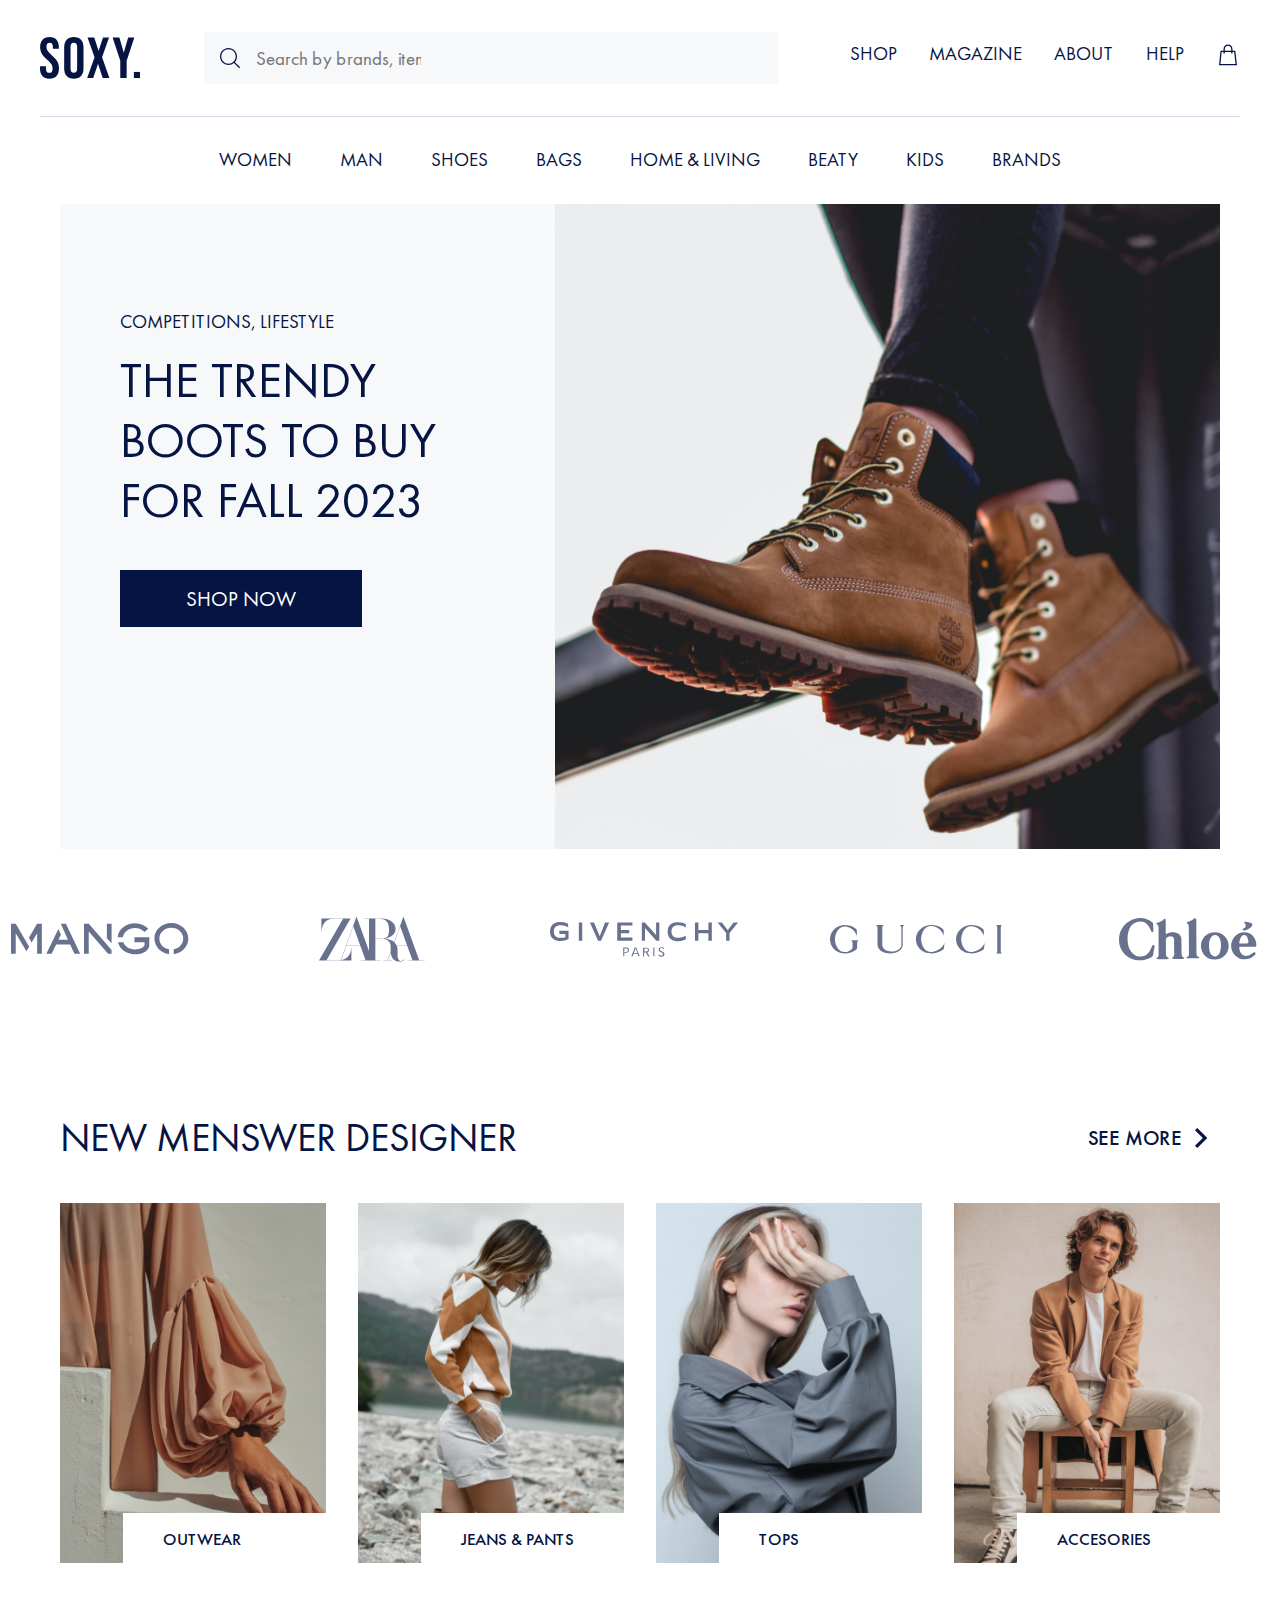
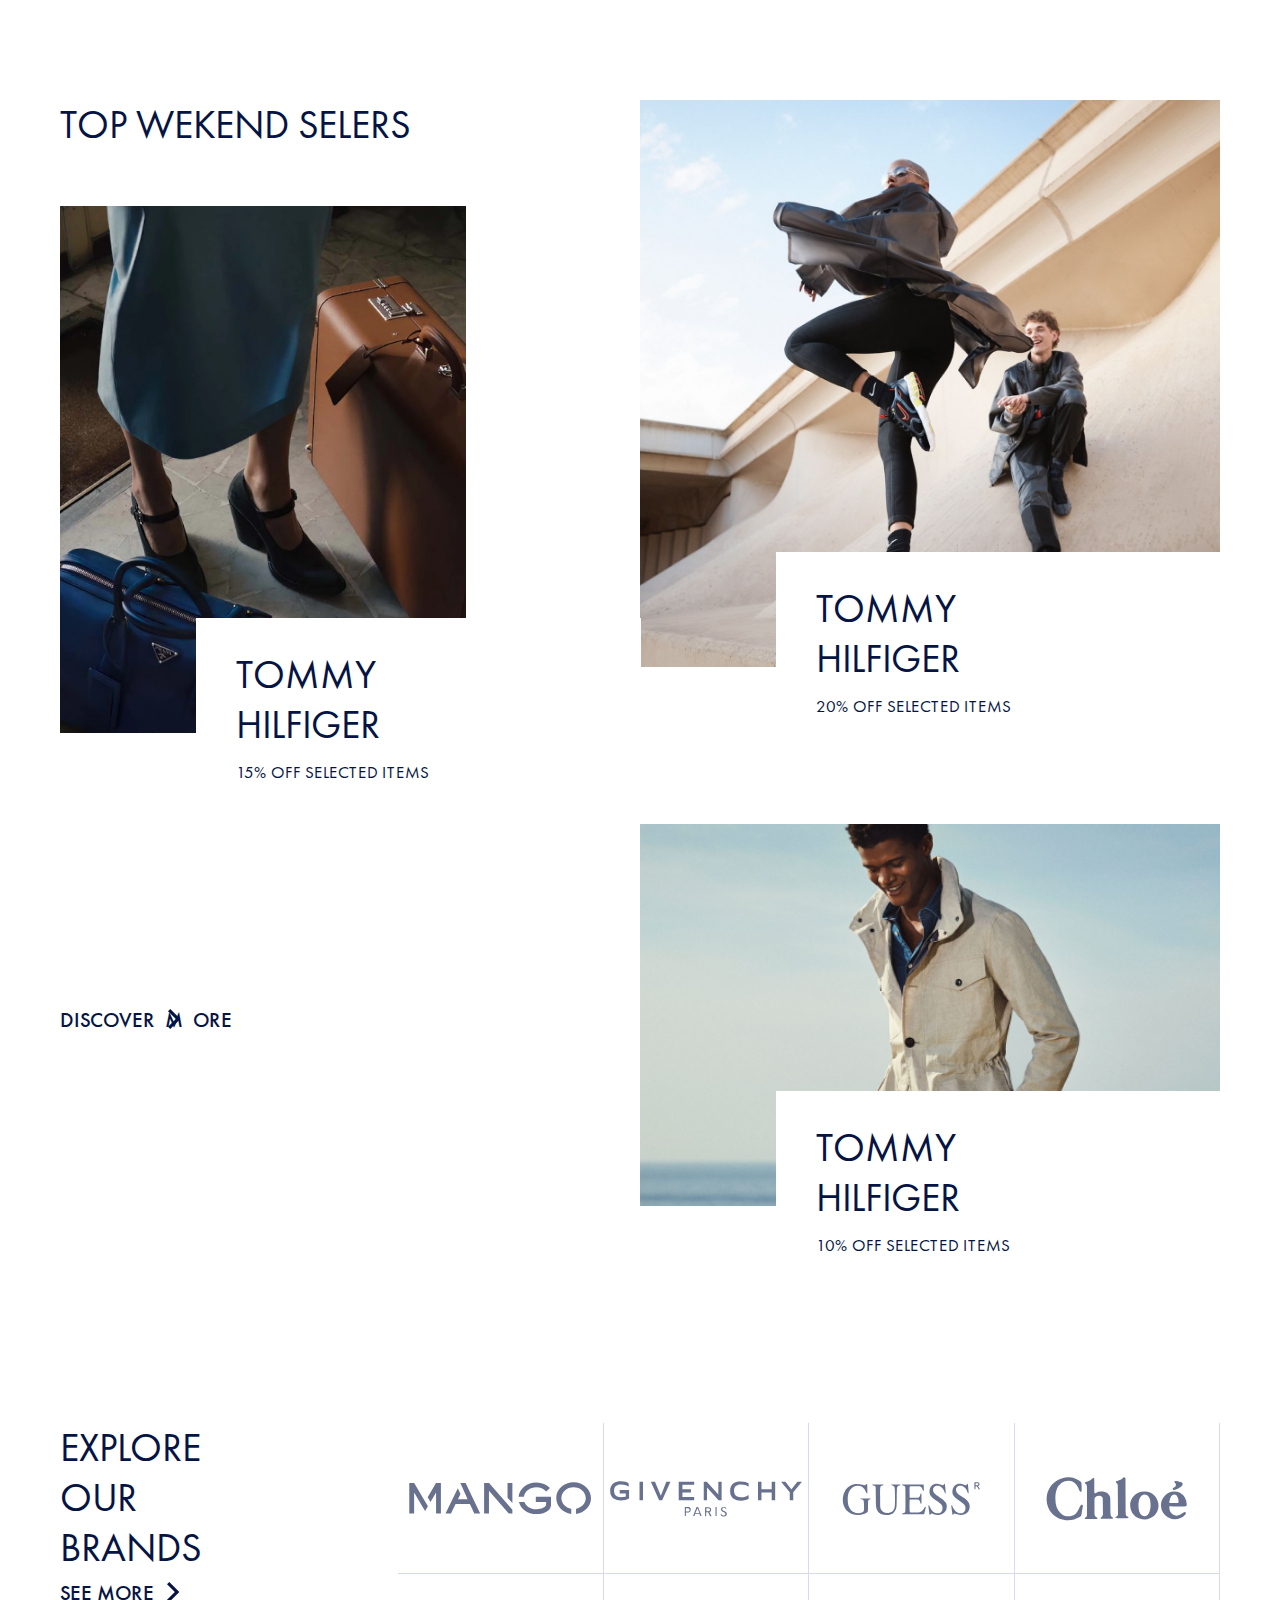
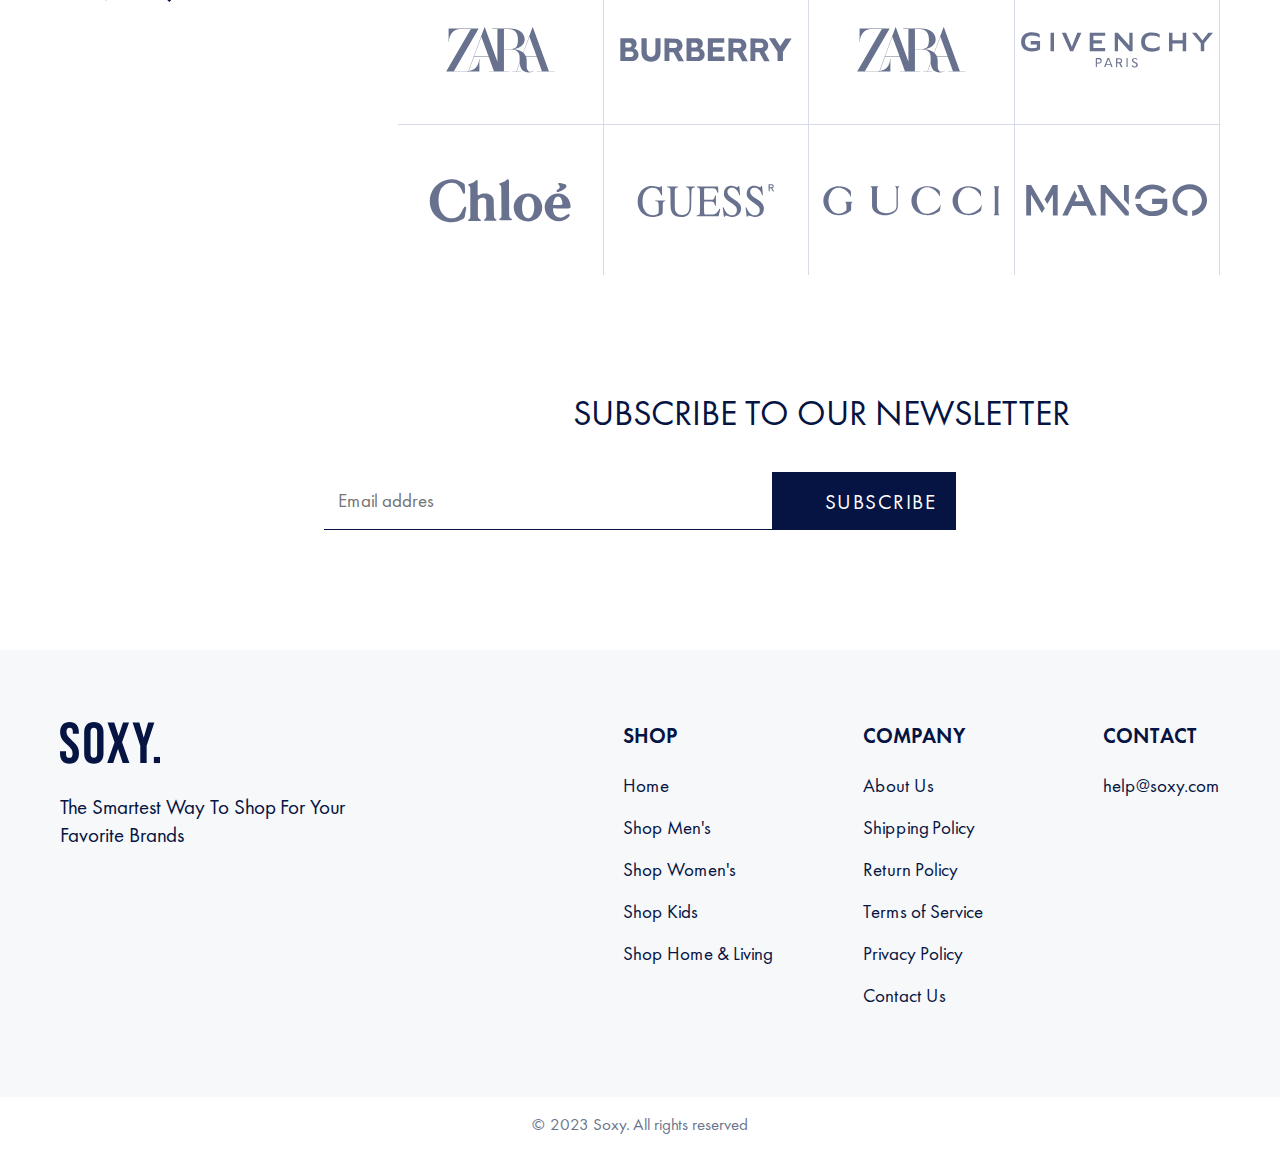
==== index.html @ 1fc7e86d "init" ====
<!DOCTYPE html>
<html lang="en">
<head>
	<meta charset="UTF-8">
	<meta name="viewport" content="width=device-width, initial-scale=1.0">
	<title>Document</title>
	<link rel="stylesheet" type="text/css" href="./styles/style.css">
	<link rel="stylesheet" type="text/css" href="./styles/menu.css">
	<link rel="stylesheet" type="text/css" href="./styles/fonts.css">
</head>
<body>
	<nav id="menu">
		<div class="desktop-menu">
			<div class="first-part">
				<img src="./assets/logo.svg" alt="logo image" class="menu-logo">
				<div class="menu-search-wrapper">
					<img src="./assets/search.svg" alt="logo image" class="menu-search-img">
					<input type="text" class="menu-search-input" placeholder="Search by brands, items ..." />
				</div>
				<div class="menu-navigation">
					<ul>
						<li class="menu-item">SHOP</li>
						<li class="menu-item">MAGAZINE</li>
						<li class="menu-item">ABOUT</li>
						<li class="menu-item">HELP</li>
						<li class="menu-item">
							<img src="./assets/bag.svg" alt="bag image">
						</li>
					</ul>
				</div>
			</div>
			<div class="second-part">
				<div class="categories-wrapper">
					<div class="categories menu-navigation">
						<ul>
							<li class="menu-item">WOMEN</li>
							<li class="menu-item">MAN</li>
							<li class="menu-item">SHOES</li>
							<li class="menu-item">BAGS</li>
							<li class="menu-item">HOME & LIVING</li>
							<li class="menu-item">BEATY</li>
							<li class="menu-item">KIDS</li>
							<li class="menu-item">BRANDS</li>
						</ul>
					</div>
				</div>
			</div>
		</div>
		<div class="mobile-menu">
			<div class="mobile-menu-wrapper">
				<div class="menu-burger closed"></div>
				<div class="logo-wrapper">
					<img src="./assets/logo.svg" alt="logo image" class="menu-logo">
				</div>
				<img src="./assets/bag.svg" alt="bag image">
			</div>
			<div class="mobile-menu-search">
				<div class="menu-search-wrapper">
					<img src="./assets/search.svg" alt="logo image" class="menu-search-img">
					<input type="text" class="menu-search-input" placeholder="Search by brands, items ..." />
				</div>	
			</div>
		</div>
	</nav>

	<section class="first-seciton">
		<div class="first-section-wrapper">
			<div class="right-side">
				<img src="./assets/img/first-section-right.png" alt="first section image">
			</div>
			<div class="left-side">
				<p class="competitions">COMPETITIONS, LIFESTYLE</p>
				<p class="trendy-boots">THE TRENDY BOOTS TO BUY FOR FALL 2023</p>
				<button class="shop-now">SHOP NOW</button>
			</div>
		</div>
	</section>

	<div class="slider">
		<img src="./assets/mango.svg" alt="slider image">
		<img src="./assets/zara.svg" alt="slider image">
		<img src="./assets/givenchy.svg" alt="slider image">
		<img src="./assets/gucci.svg" alt="slider image">
		<img src="./assets/chloe.svg" alt="slider image">
		<img src="./assets/guess.svg" alt="slider image">
		<img src="./assets/burberry.svg" alt="slider image">
	</div>

	<section class="second-section">
		<div class="section-title">
			<p class="title large-text">New Menswer Designer<p>
			<div class="see-more desktop">
				<p>See more</p>
				<button></button>
			</div>
		</div>
		<div class="section-content">
			<div class="item">
				<img src="./assets/img/outwear.png" alt="outwear">
				<div class="text-wrapper">
					<span>outwear</span>
				</div>
			</div>
			<div class="item">
				<img src="./assets/img/jeans-pants.png" alt="jeans & pants">
				<div class="text-wrapper">
					<span>jeans & pants</span>
				</div>
			</div>
			<div class="item">
				<img src="./assets/img/tops.png" alt="tops">
				<div class="text-wrapper">
					<span>tops</span>
				</div>
			</div>
			<div class="item">
				<img src="./assets/img/accesories.png" alt="accesories">
				<div class="text-wrapper">
					<span>accesories</span>
				</div>
			</div>
		</div>
		<div class="see-more see-more-mobile mobile">
			<p>See more</p>
			<button></button>
		</div>
	</section>

	<section class="third-section">
		<div class="third-section-content">
			<div class="left-side">
				<div class="top-wekend large-text">top wekend selers</div>
				<img src="./assets/img/tommy-hilfiger.png">
				<div class="text-wrapper brand-wrapper">
					<p class="brand-name large-text">Tommy Hilfiger</p>
					<p class="brand-off">15% off selected items</span>
				</div>
				<div class="see-more brand-see-more desktop">
					<p>Discover</p>
					<button>M</button>
					<p>Ore</p>
				</div>
			</div>
			<div class="right-side">
				<div>
					<img src="./assets/img/nike.png">
					<div class="text-wrapper brand-wrapper">
						<p class="brand-name large-text">Tommy Hilfiger</p>
						<p class="brand-off">20% off selected items</span>
					</div>
				</div>
				<div>
					<img src="./assets/img/coast.png">
					<div class="text-wrapper brand-wrapper">
						<p class="brand-name large-text">Tommy Hilfiger</p>
						<p class="brand-off">10% off selected items</span>
					</div>
				</div>
			</div>
		</div>
		<div class="see-more see-more-mobile brand-see-more mobile">
			<p>Discover</p>
			<button>M</button>
			<p>Ore</p>
		</div>
	</section>

	<section class="fourth-section">
		<div>
			<div class="explore-brands large-text">Explore our brands</div>
			<div class="see-more desktop">
				<p>See more</p>
				<button></button>
			</div>
		</div>
		<div>
			<div class="brands-row border-bottom">
				<div class="brand-item">
					<img src="./assets/mango.svg" alt="slider image">
				</div>
				<div class="brand-item">
					<img src="./assets/givenchy.svg" alt="slider image">
				</div>
				<div class="brand-item">
					<img src="./assets/guess.svg" alt="slider image">
				</div>
				<div class="brand-item desktop">
					<img src="./assets/chloe.svg" alt="slider image">
				</div>
			</div>
			<div class="brands-row border-bottom">
				<div class="brand-item">
					<img src="./assets/zara.svg" alt="slider image">
				</div>
				<div class="brand-item">
					<img src="./assets/burberry.svg" alt="slider image">
				</div>
				<div class="brand-item">
					<img src="./assets/zara.svg" alt="slider image">
				</div>
				<div class="brand-item desktop">
					<img src="./assets/givenchy.svg" alt="slider image">
				</div>
			</div>
			<div class="brands-row">
				<div class="brand-item">
					<img src="./assets/chloe.svg" alt="slider image">
				</div>
				<div class="brand-item">
					<img src="./assets/guess.svg" alt="slider image">
				</div>
				<div class="brand-item">
					<img src="./assets/gucci.svg" alt="slider image">
				</div>
				<div class="brand-item desktop">
					<img src="./assets/mango.svg" alt="slider image">
				</div>
			</div>
		</div>
		<div class="see-more see-more-mobile mobile">
			<p>See more</p>
			<button></button>
		</div>
	</section>

	<section class="inspect">
		<div>
			<p class="inspect-title">Subscribe to our newsletter</p>
			<div class="email-input">
				<input type="email" placeholder="Email addres">
				<button>Subscribe</button>
			</div>
		</div>
	</section>

	<footer class="footer">
		<div class="footer-title">
			<img src="./assets/logo.svg" class="desktop" alt="logo image" class="menu-logo">
			<div class="mobile">
				<img src="./assets/logo.svg" alt="logo image" class="menu-logo">
			</div>
			<p>The Smartest Way To Shop For Your Favorite Brands</p>
		</div>
		<div class="footer-content">
			<div class="footer-content-item">
				<p>SHOP</p>
				<ul>
					<li>Home</li>
					<li>Shop Men's</li>
					<li>Shop Women's</li>
					<li>Shop Kids</li>
					<li>Shop Home & Living</li>
				</ul>
			</div>
			<div class="footer-content-item">
				<p>COMPANY</p>
				<ul>
					<li>About Us</li>
					<li>Shipping Policy</li>
					<li>Return Policy</li>
					<li>Terms of Service</li>
					<li>Privacy Policy</li>
					<li>Contact Us</li>
				</ul>
			</div>
			<div class="footer-content-item footer-content-item-contact">
				<p>CONTACT</p>
				<ul>
					<li>help@soxy.com</li>
				</ul>
			</div>
		</div>
	</footer>
	<div class="rights">© 2023 Soxy. All rights reserved</div>

	<script type="text/javascript" src="./script.js"></script>
</body>
</html>
---- styles/style.css ----
:root {
  --light-gray: #F7F8FA;
  --border-light-gray: #D6DBEB;
  --dark-blue: #051443;
}

* {
	font-family: 'Futura PT';
	color: var(--dark-blue);
	margin: 0;
	padding: 0;
}

section {
	padding: 0 60px;
}

.first-section-wrapper {
	width: 100%;
	display: grid;
	grid-template-columns: 1fr auto;
}

.first-section-wrapper .left-side {
	background: var(--light-gray);
	padding: 106px 64px 108px 60px;
	grid-column: 1;
	grid-row: 1;
}

.first-section-wrapper .right-side {
	grid-column: 2;
	grid-row: 1;
}

.competitions {
	font-size: 19px;
	line-height: 24.5px;
	color: var(--dark-blue);
	margin-bottom: 16px;
}

.trendy-boots {
	font-size: 80px;
	line-height: 96.16px;
	color: var(--dark-blue);
	margin-bottom: 40px;
}

.shop-now {
	background: var(--dark-blue);
	border: none;
	color: white;
	padding: 15px 66px;
	font-size: 21px;
	line-height: 27px;
}

.slider-item img {
	height: 60px;
}

.slider {
	display: flex;
	flex-direction: row;
	overflow-y: hidden;
	padding: 60px 0;
	gap: 72px;
	position: relative;
 	-ms-overflow-style: none;
  	scrollbar-width: none;
}

.slider img {
	opacity: 0.6;
}

.slider::-webkit-scrollbar {
	display: none;
}

.section-title .title {
	text-transform: uppercase;
}

.section-title {
	height: 130px;
	display: flex;
	justify-content: space-between;
	align-items: center;
}

.see-more {
	text-transform: uppercase;
	font-size: 21px;
	line-height: 27px;
	font-weight: 450;
	display: flex;
	align-items: center;
}

.second-section {
	margin-top: 44px;
	margin-bottom: 80px;
}

.see-more button {
	height: 38px;
	width: 38px;
	background: url(../assets/see-more-arrow.svg);
	border: none;
	font-size: 21px;
	font-weight: 450;
}

.second-section .section-content {
	display: grid;
	grid-template-columns: repeat(4, 1fr);
	width: 100%;
	gap: 32px;
}

.text-wrapper {
	background: white;
	font-weight: 450;
	font-size: 21px;
	line-height: 25px;
	text-transform: uppercase;
	height: 52px;
	position: relative;
	top: -55px;
	width: calc(76.5% - 69px);
	left: 23.5%;
	display: flex;
	align-items: center;
	padding-left: 70px;
}
.item img {
	width: 100%;
}

.top-wekend {
	text-transform: uppercase;
	margin-bottom: 56px;
}

.third-section-content {
	display: grid;
	grid-template-columns: 1fr 1fr;
}

.third-section-content .left-side img {
	width: 70%
}

.third-section-content .right-side img {
	width: 100%
}

.brand-name {
	font-weight: 400;
	padding-top: 32pxs;
	width: 170px;
}

.brand-wrapper {
	display: block;
	height: 120px;
	top: -120px;
	padding-top: 32px;
}

.brand-off{
	font-weight: 400;
	margin-top: 12px;
}

.brand-see-more {
	margin-top: 110px;
}

.large-text {
	font-size: 56px;
	line-height: 67px;
}

.fourth-section {
	margin-top: 60px;
	display: grid;
	grid-template-columns: auto 1fr;
	gap: 138px;
}

.explore-brands {
	width: 200px;
	text-transform: uppercase;
}

.brands-row {
	display: grid;
	grid-template-columns: repeat(4, 1fr);
	height: 150px;
}
.brand-item {
	border-right: 1px solid var(--border-light-gray);
	display: flex;
	justify-content: center;
	align-items: center;
}
.brand-item img {
	opacity: 0.6;
	width: 100%
}

.border-bottom {
	border-bottom: 1px solid var(--border-light-gray);
}

.inspect {
	padding: 120px 0;
	display: flex;
	justify-content: center;
}

.email-input {
	display: flex;
}

.email-input input {
	font-size: 19px;
	line-height: 26px;
	border-top: none;
	border-left: none;
	border-right: none;
	border-bottom: 1px solid var(--dark-blue);
	padding: 14px;
	min-width: 420px;
}

.email-input button{
	background-color: var(--dark-blue);
	color: white;
	border: none;
	height: 58px;
	font-size: 21px;
	line-height: 27px;
	width: 184px;
	text-align: right;
	padding-right: 20px;
	letter-spacing: 0.07em;
	text-transform: uppercase;
}

.email-input input:focus {
	outline: none;
}

.inspect-title {
	font-size: 36px;
	line-height: 37px;
	text-transform: uppercase;
	margin-bottom: 40px;
	transform: translate(50%, 0);
}

.footer {
	padding: 72px 60px;
	background: var(--light-gray);
	display: grid;
	grid-template-columns: auto 1fr;
	gap: 223px;

}

.footer-title p{
	font-size: 21px;
	line-height: 28px;
	max-width: 340px;
	margin-top: 24px;
}

.footer-content {
	display: grid;
	grid-template-columns: 1fr 1fr auto;
	gap: 10px;
}

.footer-content-item ul {
	list-style: none;
}

.footer-content-item p {
	font-size: 21px;
	line-height: 27px;
	font-weight: 500;
	margin-bottom: 24px
}

.footer-content-item ul li {
	margin-bottom: 16px;
	font-size: 19px;
	line-height: 26px;
}

.first-section-wrapper div img{
	height: 100%
}

.rights {
	text-align: center;
	font-size: 17px;
	line-height: 23px;
	padding: 16px 0;
	opacity: 0.6;
}

.mobile {
	display: none;
}

.see-more-mobile {
	display: none;
}


@media(max-width: 1430px) {
	.trendy-boots {
		font-size: 70px;
		line-height: 84px;
	}

	.text-wrapper {
		font-size: 17px;
		line-height: 20px;
	}

}

@media(max-width: 1320px) {

	.first-section-wrapper {
		height: 100%;
	}

	.trendy-boots {
		font-size: 50px;
		line-height: 60px;
	}

	.large-text {
		font-size: 40px;
		line-height: 50px;
	}

	.inspect-title {
		display: inline-block;
	}

	.text-wrapper {
		padding-left: 40px;
		width: calc(76.5% - 39px);
	}
}

@media(max-width: 1150px) {
	.first-section-wrapper .right-side {
		height: 500px;
	}

	.first-section-wrapper .left-side {
		height: 380px;
		padding: 60px 40px;
	}

	.footer {
		gap: 80px;
	}

	.footer-title p {
		max-width: 220px;
	}

	.brands-row {
		height: 120px;
	}

	.second-section {
		margin-bottom: 100px
	}

}

@media(max-width: 990px) {
	.trendy-boots {
		font-size: 40px;
		line-height: 48px;
	}

	.competitions {
		font-size: 15px;
		line-height: 17px
	}

	.first-section-wrapper .right-side {
		height: 310px;
	}

	.first-section-wrapper .left-side {
		height: 230px;
		padding: 40px 30px;
	}

	.fourth-section {
		margin-top: 0;
	}

	.brands-row {
		height: 90px;
	}

	.second-section {
		margin-top: 20px;
		margin-bottom: 70px
	}

	.inspect-title {
		font-size: 24px;
		line-height: 25px;
		transform: translate(100%, 0);
	}

	.footer {
		gap: 40px;
	}

	.footer-title p {
		font-size: 17px;
		line-height: 24px;
	}

	.footer-title img {
		height: 25px;
	}

	.slider {
		padding: 30px 0;
	}

	.slider img {
		height: 40px;
	}

	.shop-now {
		padding: 10px 40px;
		font-size: 16px;
		line-height: 19px;
	}
}

@media(max-width: 820px) {

	.mobile {
		display: block;
	}

	section {
		padding: 0 16px;
	}

	.first-section-wrapper {
		display: block;
	}

	.first-section-wrapper .right-side {
		width: 100%;
		height: initial;
	}

	.first-section-wrapper .right-side img {
		width: 100%;
	}

	.first-section-wrapper .left-side {
		background: none;
		padding: 30px 0 0 0;
		height: initial;
	}

	.first-section-wrapper .left-side p {
		text-align: center;
	}
	.shop-now {
		width: calc(100% - 32px);
		margin: 0 16px;
	}

	.trendy-boots {
		margin-bottom: 32px;
		font-size: 44px;
		line-height: 53px;
	}

	.slider img {
		height: 45px;
	}
	
	.slider {
		margin-top: 40px;
		margin-bottom: 60px;
		padding: 12.5px;
		gap: 16px;
	}

	.second-section .section-content {
		grid-template-columns: 1fr 1fr;
		padding: 32px 0 0 0;
	}

	.second-section {
		width: calc(100% - 32px);
		margin-bottom: 0;
	}

	.third-section-content {
		display: block;
	}

	.third-section-content .left-side img {
		width: 100%;
	}

	.fourth-section {
		display: block
	}

	.explore-brands {
		width: 100%;
		margin-bottom: 32px;
	}
	.large-text {
		font-size: 38px;
		line-height: 46px;
	}

	.second-section .section-title {
		display: block;
		height: initial;
	}
	.brands-row {
		grid-template-columns: repeat(3, 1fr);
	}

	.see-more-mobile {
		display: flex;
		justify-content: center;
	}

	.second-section .see-more-mobile{
		margin-top: 0;
		margin-bottom: 80px;
	}

	.top-wekend {
		margin-bottom: 32px;
	}

	.brand-off {
		font-size: 17px;
		line-height: 23px;
		margin-top: 8px;
	}

	.brand-wrapper {
		margin-top: -156px;
		top: 0;
		margin-bottom: 48px;
	}

	.brand-row {
		height: 72px;
	}

	.brand-item img {
		height: 30px
	}

	.fourth-section .see-more-mobile {
		margin-top: 32px;
		margin-bottom: 81px;
	}

	.inspect {
		padding: 0 16px 80px 16px;
	}

	.inspect-title {
		transform: none;
		display: block;
		text-align: center;
	}

	.email-input {
		display: block;
	}

	.email-input input{
		width: calc(100% - 28px);
		min-width: initial;
	}

	.email-input button{
		margin-top: 24px;
		width: 100%;
		padding: 0;
		text-align: center;
	}

	.footer {
		display: block;
		padding: 60px 16px;
	}

	.footer-title {
		display: grid;
		justify-content: center;
		margin-bottom: 52px
	}

	.footer-title div img {
		height: 42px;
	}

	.footer-title div {
		display: flex;
		justify-content: center;
	}

	.footer-title p {
		text-align: center;
		max-width: 286px;
	}

	.footer-content {
		grid-template-columns: 1fr 1fr;
	}

	.footer-content-item-contact {
		margin-top: 38px;
	}

	.brand-see-more {
		margin-top: 40px;
		margin-bottom: 80px;
	}

	.text-wrapper {
		padding-left: 25px;
		width: calc(76.5% - 24px);
	}

	.desktop {
		display: none;
	}
}
---- styles/menu.css ----
#menu {
	padding: 32px 40px 0 40px;
}

.first-part {
	display: grid;
	grid-template-columns: auto 1fr auto;
	gap: 64px;
	padding-bottom: 32px;
	align-items: center;
}

.menu-search-wrapper {
	max-width: 560px;
	height: 52px;
	background-color: var(--light-gray);
	border: none;
	display: flex;
	align-items: center;
	gap: 14px;
	padding-left: 14px;
}

.menu-search-input {
	background-color: var(--light-gray);
	border: none;
	height: 24px;
	padding: 0;
	font-size: 19px;
}

.menu-search-input:focus {
	outline: none;
}

.menu-search-image {
	height: 24px;
	width: 24px;
}

.menu-navigation ul{
	list-style: none;
	display: flex;
	flex-direction: row;
	justify-content: center;
	padding-left: 0;
	gap: 32px;
}

.categories-wrapper .menu-navigation ul{
	gap: 48px;
}

.second-part {
	border-top: 1px solid var(--border-light-gray);
	padding: 32px 0;
}

.menu-item {
	color: var(--dark-blue);
}

.first-part, .second-part{
	font-size: 19px;
	line-height: 22.8px;
}

.mobile-menu {
	display: none;
}

.menu-burger, .menu-burger::before, .menu-burger::after {
	height: 0.9px;
	background: var(--dark-blue);
	width: 20px;
}

.menu-burger::before, .menu-burger::after {
	content: '';
	display: block;
	position: relative;
}

.menu-burger::before {
	top: -5px;
}

.menu-burger::after {
	top: 5px;
}

.mobile-menu-wrapper {
	display: grid;
	grid-template-columns: auto 1fr auto;
	align-items: center;
}

.logo-wrapper {
	display: flex;
	justify-content: center;
}

.logo-wrapper img{
	height: 32px;
}

.mobile-menu-wrapper {
	padding-bottom: 16px;
}

.mobile-menu-search {
	display: flex;
	justify-content: center;
}

@media (max-width: 1100px) {
	.first-part {
		gap: 32px;
	}
	.menu-item {
		font-size: 17px;
	}
	.menu-navigation ul {
		gap: 24px;
	}

	.categories-wrapper .menu-navigation ul{
		gap: 32px;
	}
	.menu-search-input {
		font-size: 17px;
	}
}
@media (max-width: 820px) {
	.desktop-menu {
		display: none;
	}
	.mobile-menu {
		display: block;
	}
	#menu {
		padding: 16px 24px;
	}
	.menu-search-wrapper {
		width: 358px;
	}
}
---- styles/fonts.css ----
@font-face {
  font-family: 'Futura PT';
  src: url('../assets/fonts/Futura PT/FuturaPT-Book.ttf');
  font-weight: 400;
}

@font-face {
  font-family: 'Futura PT';
  src: url('../assets/fonts/Futura PT/FuturaPT-Medium.ttf');
  font-weight: 450;
}

@font-face {
  font-family: 'Futura PT';
  src: url('../assets/fonts/Futura PT/FuturaPT-Demi.ttf');
  font-weight: 500;
}
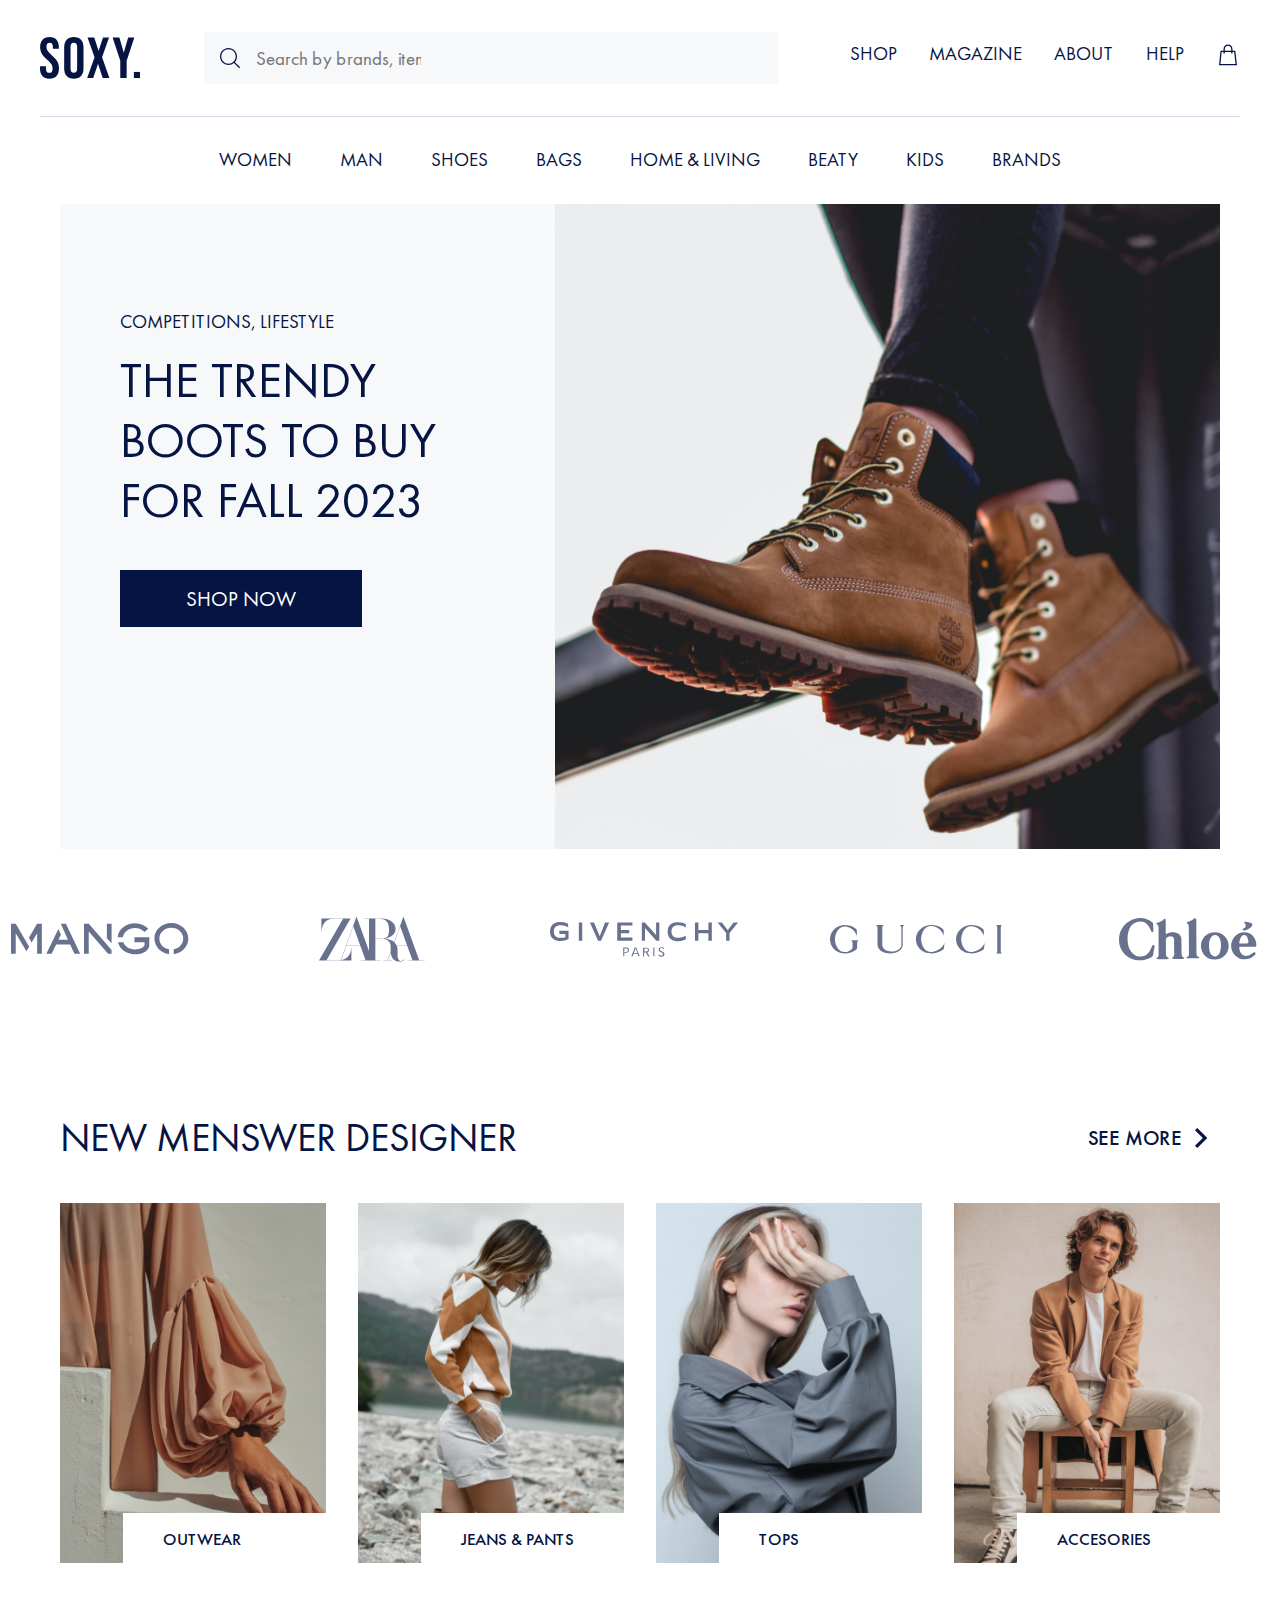
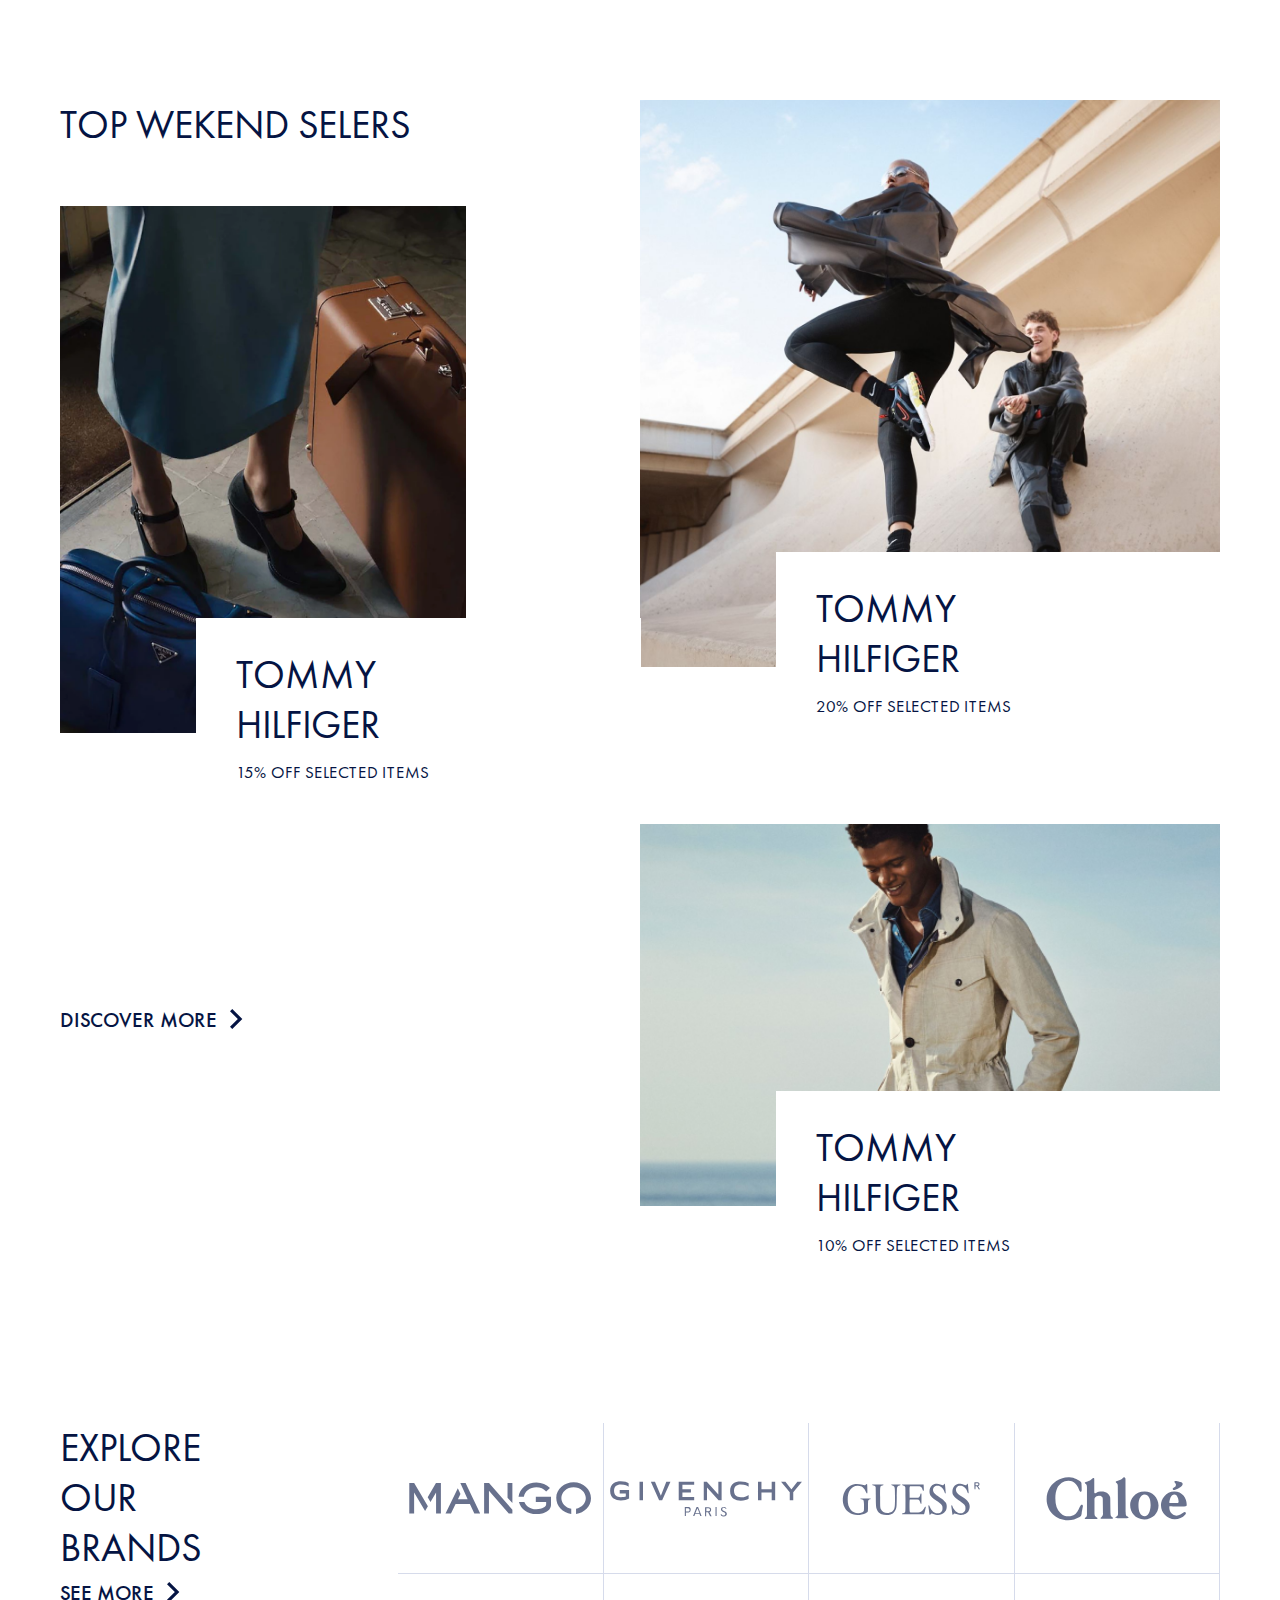
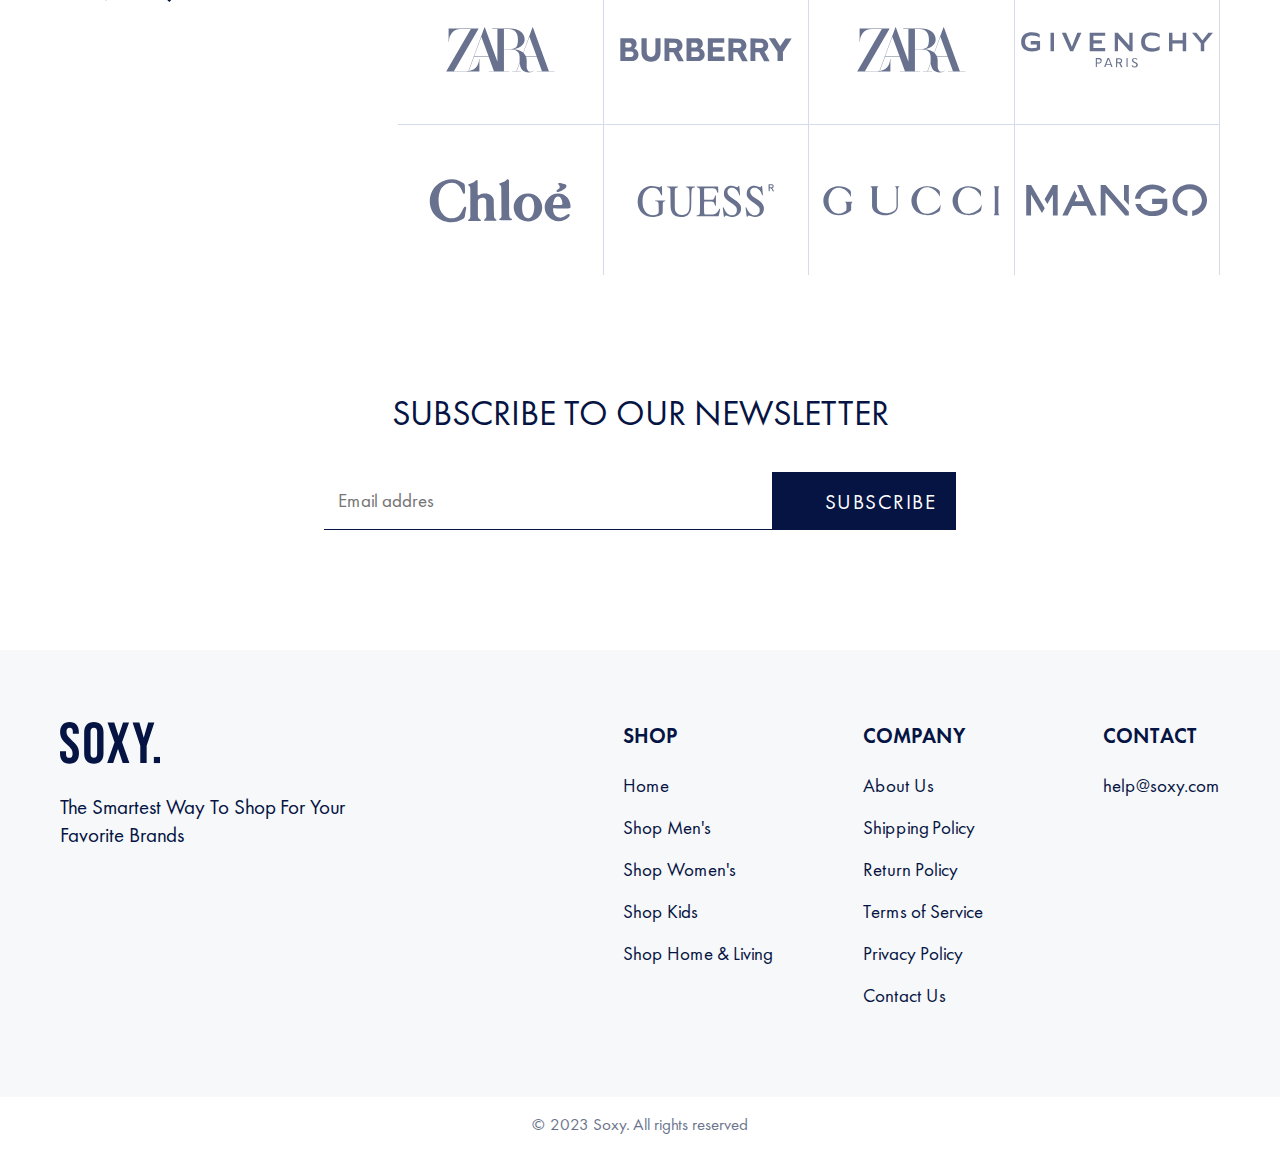
==== commit 7382d6d6: "add animation and fix ui bug" ====
--- a/index.html
+++ b/index.html
@@ -75,15 +75,30 @@
 			</div>
 		</div>
 	</section>
-
-	<div class="slider">
-		<img src="./assets/mango.svg" alt="slider image">
-		<img src="./assets/zara.svg" alt="slider image">
-		<img src="./assets/givenchy.svg" alt="slider image">
-		<img src="./assets/gucci.svg" alt="slider image">
-		<img src="./assets/chloe.svg" alt="slider image">
-		<img src="./assets/guess.svg" alt="slider image">
-		<img src="./assets/burberry.svg" alt="slider image">
+	<div class="slider-wrapper">
+		<div class="slider" id="slider">
+			<img src="./assets/mango.svg" alt="slider image">
+			<img src="./assets/zara.svg" alt="slider image">
+			<img src="./assets/givenchy.svg" alt="slider image">
+			<img src="./assets/gucci.svg" alt="slider image">
+			<img src="./assets/chloe.svg" alt="slider image">
+			<img src="./assets/guess.svg" alt="slider image">
+			<img src="./assets/burberry.svg" alt="slider image">
+			<img src="./assets/mango.svg" alt="slider image">
+			<img src="./assets/zara.svg" alt="slider image">
+			<img src="./assets/givenchy.svg" alt="slider image">
+			<img src="./assets/gucci.svg" alt="slider image">
+			<img src="./assets/chloe.svg" alt="slider image">
+			<img src="./assets/guess.svg" alt="slider image">
+			<img src="./assets/burberry.svg" alt="slider image">
+			<img src="./assets/mango.svg" alt="slider image">
+			<img src="./assets/zara.svg" alt="slider image">
+			<img src="./assets/givenchy.svg" alt="slider image">
+			<img src="./assets/gucci.svg" alt="slider image">
+			<img src="./assets/chloe.svg" alt="slider image">
+			<img src="./assets/guess.svg" alt="slider image">
+			<img src="./assets/burberry.svg" alt="slider image">
+		</div>
 	</div>
 
 	<section class="second-section">
@@ -136,9 +151,8 @@
 					<p class="brand-off">15% off selected items</span>
 				</div>
 				<div class="see-more brand-see-more desktop">
-					<p>Discover</p>
-					<button>M</button>
-					<p>Ore</p>
+					<p>Discover More</p>
+					<button></button>
 				</div>
 			</div>
 			<div class="right-side">
@@ -159,9 +173,8 @@
 			</div>
 		</div>
 		<div class="see-more see-more-mobile brand-see-more mobile">
-			<p>Discover</p>
-			<button>M</button>
-			<p>Ore</p>
+			<p>Discover More</p>
+			<button></button>
 		</div>
 	</section>
 
--- a/styles/style.css
+++ b/styles/style.css
@@ -63,12 +63,37 @@
 .slider {
 	display: flex;
 	flex-direction: row;
-	overflow-y: hidden;
 	padding: 60px 0;
 	gap: 72px;
 	position: relative;
  	-ms-overflow-style: none;
   	scrollbar-width: none;
+  	animation: slide 10s linear infinite;
+}
+
+.slider-wrapper {
+	overflow-y: hidden;
+	width: 100%;
+}
+
+.slider {
+  position: relative;
+}
+
+.slider::-webkit-scrollbar {
+  display: none;
+}
+
+.slider::before {
+  content: "";
+  position: fixed;
+  left: 0;
+  top: 0;
+  width: 800%;
+  height: 100%;
+  z-index: 9999;
+  pointer-events: none;
+  opacity: 0.6;
 }
 
 .slider img {
@@ -77,7 +102,17 @@
 
 .slider::-webkit-scrollbar {
 	display: none;
-}
+	width: 0;
+	height: 0;
+	background: transparent;
+}
+.slider-wrapper::-webkit-scrollbar {
+	display: none;
+	width: 0;
+	height: 0;
+	background: transparent;
+}
+
 
 .section-title .title {
 	text-transform: uppercase;
@@ -260,7 +295,7 @@
 	line-height: 37px;
 	text-transform: uppercase;
 	margin-bottom: 40px;
-	transform: translate(50%, 0);
+	text-align: center;
 }
 
 .footer {
@@ -352,10 +387,6 @@
 		line-height: 50px;
 	}
 
-	.inspect-title {
-		display: inline-block;
-	}
-
 	.text-wrapper {
 		padding-left: 40px;
 		width: calc(76.5% - 39px);
@@ -426,7 +457,6 @@
 	.inspect-title {
 		font-size: 24px;
 		line-height: 25px;
-		transform: translate(100%, 0);
 	}
 
 	.footer {
@@ -455,6 +485,20 @@
 		font-size: 16px;
 		line-height: 19px;
 	}
+
+	.slider {
+		animation: newSlide 10s linear infinite;
+	}
+
+	@keyframes newSlide {
+	  0% {
+	    transform: translate3d(0, 0, 0);
+	  }
+	  100% {
+	    transform: translate3d(-1440px, 0, 0); /* The image width */
+	  }
+	}
+
 }
 
 @media(max-width: 820px) {
@@ -661,7 +705,29 @@
 	.desktop {
 		display: none;
 	}
-}
-
-
-
+
+	.slider {
+		animation: mobileSlide 10s linear infinite;
+	}
+
+	@keyframes mobileSlide {
+	  0% {
+	    transform: translate3d(0, 0, 0);
+	  }
+	  100% {
+	    transform: translate3d(-1160px, 0, 0); /* The image width */
+	  }
+	}
+}
+
+@keyframes slide {
+  0% {
+    transform: translate3d(0, 0, 0);
+  }
+  100% {
+    transform: translate3d(-1900px, 0, 0); /* The image width */
+  }
+}
+
+
+
